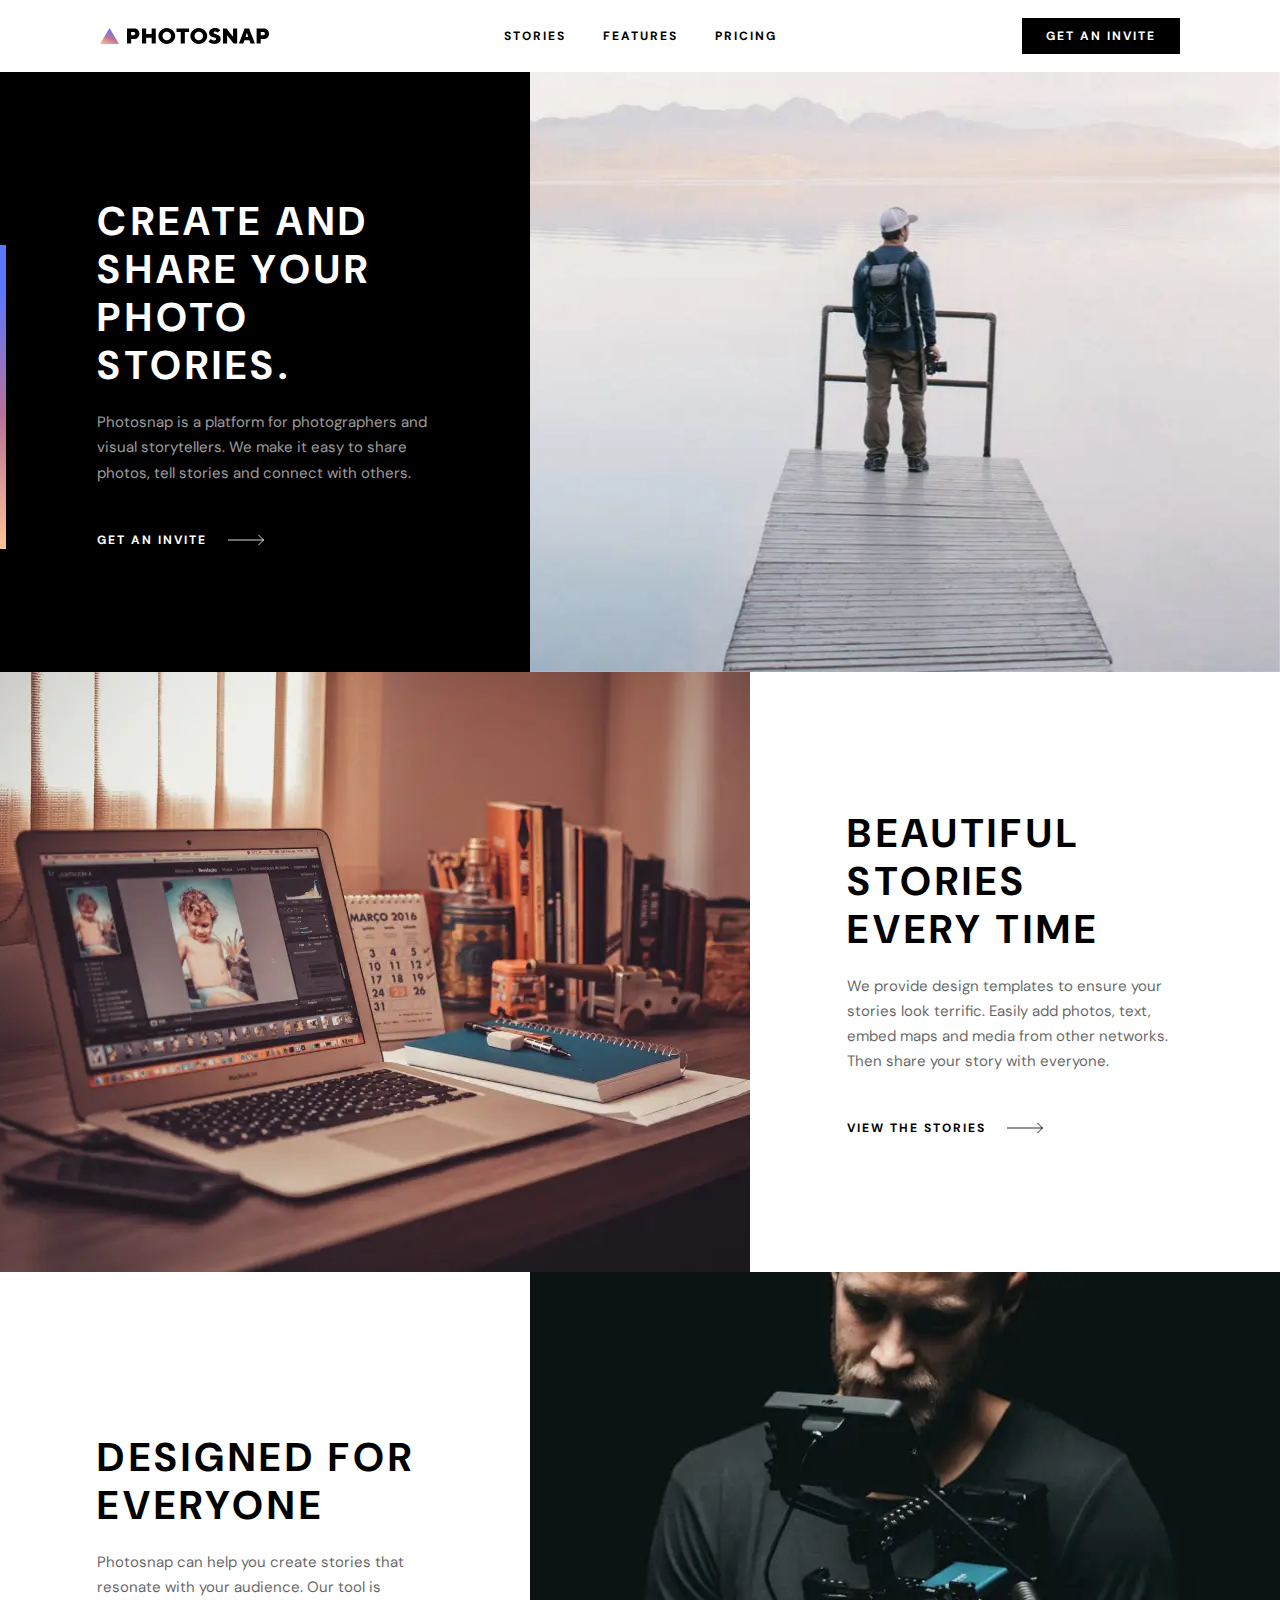
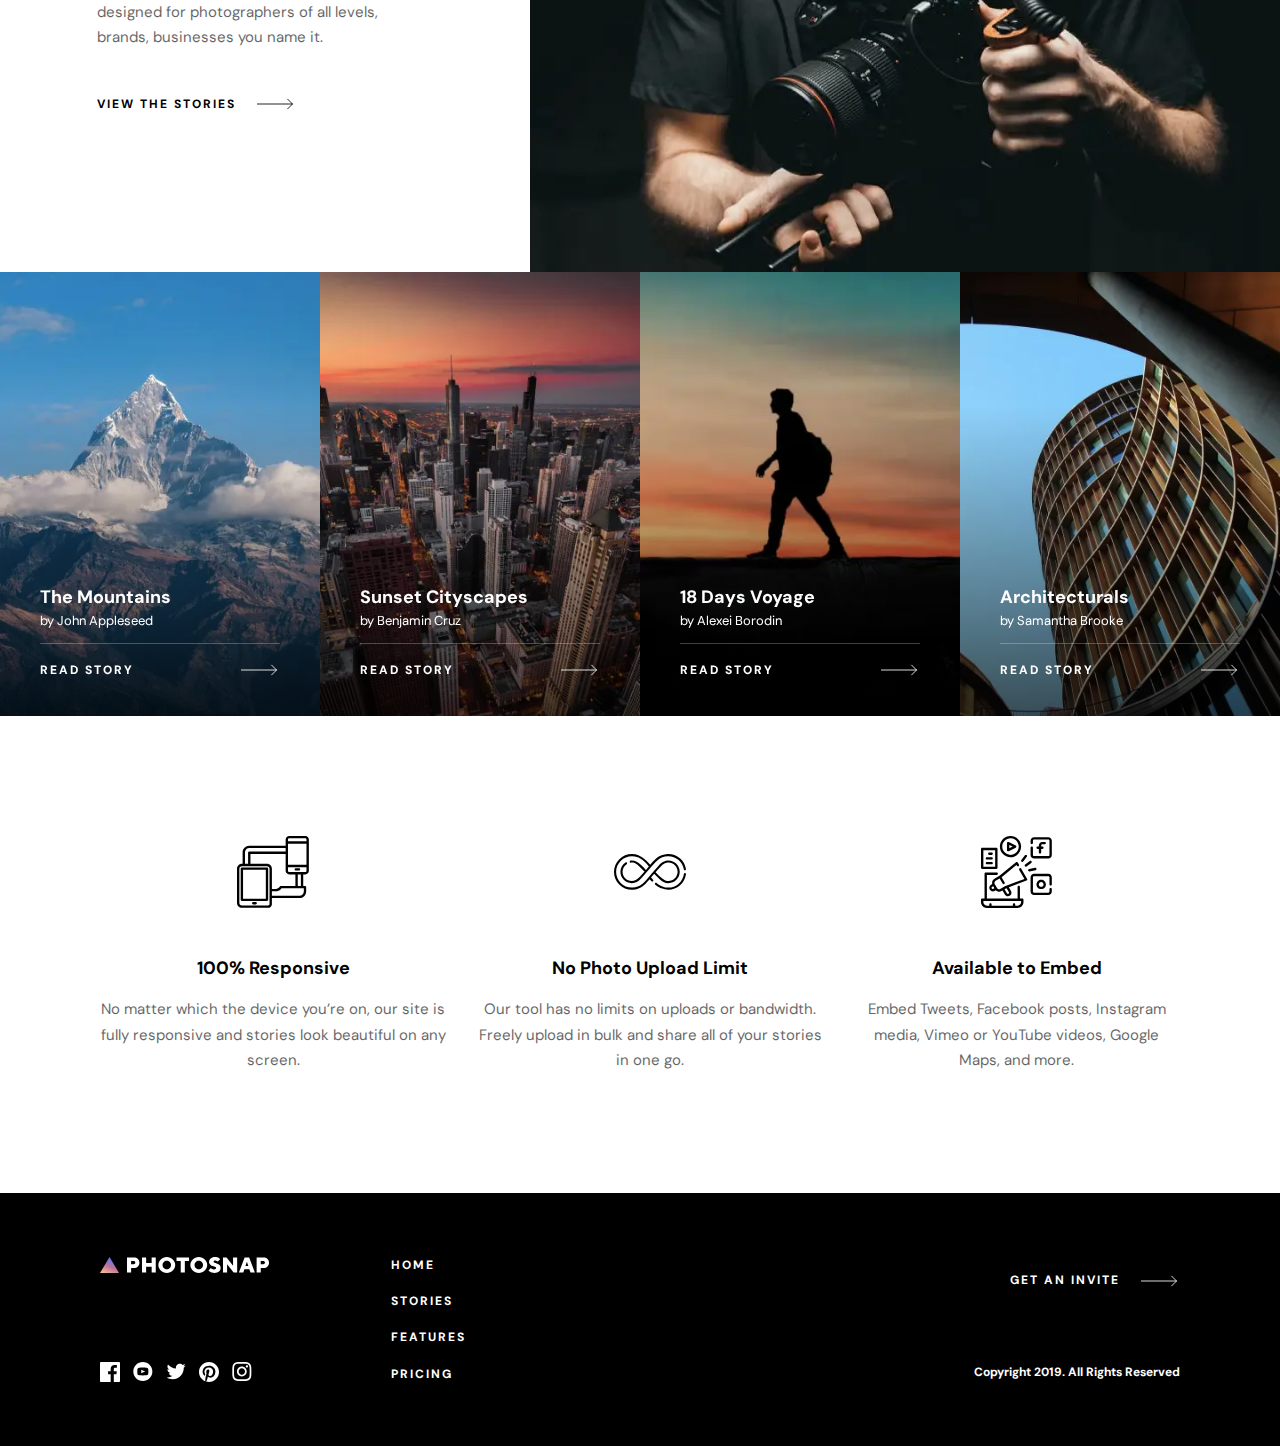
==== photosnap/index.html @ 613e1860 "Add files via upload" ====
<!DOCTYPE html>
<html lang="en">

<head>
    <meta charset="UTF-8">
    <meta name="viewport" content="width=device-width, initial-scale=1.0">
    <link rel="stylesheet" href="css/style.css">
    <link rel="shortcut icon" href="favicon.ico" type="image/x-icon">
    <title>Photosnap</title>
</head>

<body class="body">
    <div class="wrapper wrapper--position">
        <header class="header header--position">
            <div class="header__container">
                <div class="header__logo logo">
                    <div class="logo__item">
                        <img class="logo__img" src="img/logo.svg"
                            alt="The word 'Photoshop' displayed prominently against a vibrant, colorful background.">
                    </div>
                </div>
                <nav class="header__nav">
                    <ul class="header__list list-nav">
                        <li class="list-nav__item list-nav__item--margin">
                            <a href="stories.html" class="list-nav__link">STORIES</a>
                        </li>
                        <li class="list-nav__item list-nav__item--margin">
                            <a href="features.html" class="list-nav__link">FEATURES</a>
                        </li>
                        <li class="list-nav__item list-nav__item--margin">
                            <a href="pricing.html" class="list-nav__link">PRICING</a>
                        </li>
                    </ul>
                </nav>
                <div class="header__action action-header">
                    <button type="button" class="action-header__button button">GET AN INVITE</button>
                </div>
                <button type="button" class="open-menu" aria-label="open menu button">
                    <span></span>
                </button>
            </div>
        </header>
        <main class="page">
            <section id="hero-id" class="page__hero-section section-info">
                <div class="section-info__body section-info__body--dark">
                    <div class="section-info__content section-info__content--dark">
                        <h1 class="section-info__title">Create and share your photo stories.</h1>
                        <div class="section-info__text">
                            <p>Photosnap is a platform for photographers and visual storytellers. We make it easy to
                                share photos, tell stories and connect with others.</p>
                        </div>
                        <div class="section-info__item block-links">
                            <a target="_blank" href="#" class="block-links__item block-links__item--dark">GET AN
                                INVITE</a>
                            <a target="_blank" href="#" class="block-links__img-arrow"
                                aria-label="go to the invitation page">
                                <img src="img/icons/arrow.svg" alt="arrow right icon">
                            </a>
                        </div>
                        <span class="decor"></span>
                    </div>
                    <div class="section-info__img">
                        <img src="img/home/hero.webp"
                            alt="A man stands on a dock, gazing thoughtfully over a serene lake, surrounded by nature's tranquility.">
                    </div>
                </div>
            </section>
            <section class="section-info">
                <div class="section-info__body">
                    <div class="section-info__content">
                        <h2 class="section-info__title">BEAUTIFUL STORIES<br>
                            EVERY TIME</h2>
                        <div class="section-info__text">
                            <p>We provide design templates to ensure your stories look terrific. Easily add photos,
                                text, embed maps and media from other networks. Then share your story with everyone.</p>
                        </div>
                        <div class="section-info__item block-links">
                            <a target="_blank" href="#" class="block-links__item">VIEW THE STORIES</a>
                            <a target="_blank" href="#" class="block-links__img-arrow"
                                aria-label="go to the stories page">
                                <img src="img/icons/arrow-dark.svg" alt="arrow right icon">
                            </a>
                        </div>
                    </div>
                    <div class="section-info__img">
                        <picture>
                            <source media="(min-width: 768px) and (max-width: 950px)"
                                srcset="img/home/beautiful-stories-aspect-ratio.webp">
                            <img src="img/home/beautiful-stories.webp"
                                alt="A laptop on a desk beside a framed photo of a woman, creating a personal workspace atmosphere.">
                        </picture>
                    </div>
                </div>
            </section>
            <section class="section-info">
                <div class="section-info__body section-info__body--dark">
                    <div class="section-info__content">
                        <h2 class="section-info__title">DESIGNED FOR EVERYONE</h2>
                        <div class="section-info__text">
                            <p>Photosnap can help you create stories that resonate with your audience. Our tool is
                                designed for photographers of all levels, brands, businesses you name it. </p>
                        </div>
                        <div class="section-info__item block-links">
                            <a target="_blank" href="#" class="block-links__item">VIEW THE STORIES</a>
                            <a target="_blank" href="#" class="block-links__img-arrow"
                                aria-label="go to the invitation page">
                                <img src="img/icons/arrow-dark.svg" alt="arrow right icon">
                            </a>
                        </div>
                    </div>
                    <div class="section-info__img">
                        <picture>
                            <source media="(min-width: 768px) and (max-width: 950px)"
                                srcset="img/home/designed-aspect-ratio.webp">
                            <img src="img/home/designed.webp"
                                alt="A man examines his camera closely, showcasing his interest in photography and attention to detail.">
                        </picture>
                    </div>
                </div>
            </section>
            <div class="page__block-articles articles-block">
                <article class="articles-block__body card">
                    <a href="#" class="card__link">
                        <img class="card__img" src="img/stories/mountains.webp"
                            alt="A majestic mountain with a snow-covered peak, showcasing the beauty of nature against a clear blue sky.">
                        <h3 class="card__title">The Mountains</h3>
                        <div class="card__subtitle">by John Appleseed</div>
                        <div class="card__items">
                            <div class="card__item">READ STORY</div>
                            <div class="card__arrow" aria-label="go to story page">
                                <img src="img/icons/arrow.svg" alt="arrow right icon">
                            </div>
                        </div>
                    </a>
                </article>
                <article class="articles-block__body card">
                    <a href="#" class="card__link">
                        <img class="card__img" src="img/stories/city.webp"
                            alt="A stunning view of Chicago's skyline illuminated by the warm hues of sunset, casting reflections on the water below.">
                        <h3 class="card__title">Sunset Cityscapes</h3>
                        <div class="card__subtitle">by Benjamin Cruz</div>
                        <div class="card__items">
                            <div class="card__item">READ STORY</div>
                            <div class="card__arrow" aria-label="go to story page">
                                <img src="img/icons/arrow.svg" alt="arrow right icon">
                            </div>
                        </div>
                    </a>
                </article>
                <article class="articles-block__body card">
                    <a href="#" class="card__link">
                        <img class="card__img" src="img/stories/voyage.webp"
                            alt="A silhouette of a man walking on a bridge, framed by the warm hues of a sunset in the background.">
                        <h3 class="card__title">18 Days Voyage</h3>
                        <div class="card__subtitle">by Alexei Borodin</div>
                        <div class="card__items">
                            <div class="card__item">READ STORY</div>
                            <div class="card__arrow" aria-label="go to story page">
                                <img src="img/icons/arrow.svg" alt="arrow right icon">
                            </div>
                        </div>
                    </a>
                </article>
                <article class="articles-block__body card">
                    <a href="#" class="card__link">
                        <img class="card__img" src="img/stories/architecturals.webp"
                            alt="A modern building featuring a distinctive curved wooden structure, showcasing innovative architectural design.">
                        <h3 class="card__title">Architecturals</h3>
                        <div class="card__subtitle">by Samantha Brooke</div>
                        <div class="card__items">
                            <div class="card__item">READ STORY</div>
                            <div class="card__arrow" aria-label="go to story page">
                                <img src="img/icons/arrow.svg" alt="arrow right icon">
                            </div>
                        </div>
                    </a>
                </article>
            </div>
            <div class="page__container">
                <div class="page__advantages advantages">
                    <article class="advantages__body">
                        <div class="advantages__img">
                            <img src="img/icons/responsive.svg" alt="icon">
                        </div>
                        <h3 class="advantages__title">100% Responsive</h3>
                        <div class="advantages__text">
                            <p>No matter which the device you’re on, our site is fully responsive and stories look
                                beautiful on any screen.</p>
                        </div>
                    </article>
                    <article class="advantages__body">
                        <div class="advantages__img">
                            <img src="img/icons/forever.svg" alt="icon">
                        </div>
                        <h3 class="advantages__title">No Photo Upload Limit</h3>
                        <div class="advantages__text">
                            <p>Our tool has no limits on uploads or bandwidth. Freely upload in bulk and share all of
                                your stories in one go.</p>
                        </div>
                    </article>
                    <article class="advantages__body">
                        <div class="advantages__img">
                            <img src="img/icons/bullhorn.svg" alt="icon">
                        </div>
                        <h3 class="advantages__title">Available to Embed</h3>
                        <div class="advantages__text">
                            <p>Embed Tweets, Facebook posts, Instagram media, Vimeo or YouTube videos, Google Maps, and
                                more.</p>
                        </div>
                    </article>
                </div>
            </div>
        </main>
        <footer class="footer">
            <div class="footer__container">
                <div class="footer__logo logo">
                    <div class="logo__item">
                        <a class="logo__link" href="#">
                            <img class="logo__img" src="img/logo-light.svg"
                                alt="A vibrant rainbow-colored light illuminates a pristine white background, creating a striking visual contrast.">
                        </a>
                    </div>
                </div>
                <div class="footer__social social">
                    <ul class="social__list">
                        <li class="social__item">
                            <a target="_blank" href="#" class="social__link" aria-label="go to facebook profile">
                                <img class="social__icon" src="img/icons/facebook.svg" alt="facebook icon">
                                <img class="social__color-icon" src="img/icons/facebook-color.svg"
                                    alt="facebook icon color">
                            </a>
                        </li>
                        <li class="social__item">
                            <a target="_blank" href="#" class="social__link" aria-label="go to youtube profile">
                                <img class="social__icon" src="img/icons/youtube.svg" alt="youtube icon">
                                <img class="social__color-icon" src="img/icons/youtube-color.svg"
                                    alt="youtube icon color">
                            </a>
                        </li>
                        <li class="social__item">
                            <a target="_blank" href="#" class="social__link" aria-label="go to twitter profile">
                                <img class="social__icon" src="img/icons/twitter.svg" alt="twitter icon">
                                <img class="social__color-icon" src="img/icons/twitter-color.svg"
                                    alt="twitter icon color">
                            </a>
                        </li>
                        <li class="social__item">
                            <a target="_blank" href="#" class="social__link" aria-label="go to painterest profile">
                                <img class="social__icon" src="img/icons/painterest.svg" alt="painterest icon">
                                <img class="social__color-icon" src="img/icons/painterest-color.svg"
                                    alt="painterest icon color">
                            </a>
                        </li>
                        <li class="social__item">
                            <a target="_blank" href="#" class="social__link" aria-label="go to instagram profile">
                                <img class="social__icon" src="img/icons/instagram.svg" alt="instagram icon">
                                <img class="social__color-icon" src="img/icons/instagram-color.svg"
                                    alt="instagram icon color">
                            </a>
                        </li>
                    </ul>
                </div>
                <div class="footer__menu">
                    <ul class="footer__list list-nav list-nav--light list-nav--footer">
                        <li class="list-nav__item list-nav__item--footer">
                            <a href="#hero-id" class="list-nav__link">Home</a>
                        </li>
                        <li class="list-nav__item list-nav__item--footer">
                            <a href="stories.html" class="list-nav__link">STORIES</a>
                        </li>
                        <li class="list-nav__item list-nav__item--footer">
                            <a href="features.html" class="list-nav__link">FEATURES</a>
                        </li>
                        <li class="list-nav__item list-nav__item--footer">
                            <a href="pricing.html" class="list-nav__link">PRICING</a>
                        </li>
                    </ul>
                </div>
                <div class="footer__links block-links">
                    <a target="_blank" href="#" class="block-links__item block-links__item--dark">GET AN INVITE</a>
                    <a target="_blank" href="#" class="block-links__img-arrow" aria-label="go to the stories page">
                        <img src="img/icons/arrow.svg" alt="arrow right icon">
                    </a>
                </div>
                <div class="footer__copyright">Copyright 2019. All Rights Reserved</div>
            </div>
        </footer>
    </div>
    <script src="js/script.js"></script>
</body>

</html>
---- photosnap/css/style.css ----
@import url("https://fonts.googleapis.com/css?family=DM+Sans:regular,700&display=swap");
*,
*::before,
*::after {
  padding: 0;
  margin: 0;
  border: none;
  box-sizing: border-box;
}

*::before,
*::after {
  display: inline-block;
}

a {
  text-decoration: none;
  display: inline-block;
  color: inherit;
}

li {
  list-style: none;
}

img {
  vertical-align: top;
}

html,
body {
  line-height: 1;
  height: 100%;
}

h1,
h2,
h3,
h4,
h5,
h6 {
  font-weight: inherit;
  font-size: inherit;
}

/* FORM */
input,
button,
textarea {
  font-family: inherit;
  font-size: inherit;
  line-height: inherit;
  color: inherit;
  background-color: transparent;
}

input,
textarea {
  width: 100%;
}

button,
select,
option {
  cursor: pointer;
}

input[type=text],
input[type=email],
input[type=tel],
textarea {
  -webkit-appearance: none;
     -moz-appearance: none;
          appearance: none;
}

.logo__item {
  aspect-ratio: 170/16;
}
.logo__img {
  width: 100%;
  height: 100%;
  -o-object-fit: contain;
     object-fit: contain;
}

.list-nav {
  color: #000;
  display: flex;
  justify-content: space-between;
  -moz-column-gap: 2.3125rem;
       column-gap: 2.3125rem;
  row-gap: 0.9375rem;
  flex-wrap: wrap;
  align-items: center;
}
.list-nav--light {
  color: #fff;
}
.list-nav--footer {
  -moz-column-gap: 1.625rem;
       column-gap: 1.625rem;
}
.list-nav__item {
  display: flex;
  align-items: center;
}
@media (max-width: 41.875em) {
  .list-nav__item--margin {
    text-align: center;
    margin-bottom: 1.25rem;
  }
}
.list-nav__item--footer {
  min-height: 1rem;
}
@media (max-width: 41.875em) {
  .list-nav__item--footer {
    margin-bottom: 0;
  }
}
@media (min-width: 48.00125em) {
  .list-nav__item--footer {
    align-items: center;
  }
}
.list-nav__link {
  text-transform: uppercase;
  font-weight: 700;
  letter-spacing: 0.125rem;
  transition: opacity 0.3s;
  line-height: 1;
}
@media (any-hover: hover) {
  .list-nav__link:hover {
    opacity: 0.3;
  }
}

.action-header {
  flex-basis: 10.625rem;
  display: flex;
  justify-content: flex-end;
  -moz-column-gap: 0.9375rem;
       column-gap: 0.9375rem;
  flex-shrink: 0;
}
@media (max-width: 46.875em) {
  .action-header {
    flex-basis: 9.9375rem;
  }
}
@media (max-width: 41.875em) {
  .action-header {
    flex-basis: 1.25rem;
  }
}
@media (max-width: 41.875em) {
  .action-header__button {
    min-width: 19.375rem;
  }
}

.button {
  font-weight: 700;
  letter-spacing: 0.125rem;
  text-transform: uppercase;
  background-color: #000;
  padding: 0.75rem 1.5rem;
  transition: background-color 0.3s, color 0.3s;
}
@media (any-hover: hover) {
  .button:hover {
    background-color: #DFDFDF;
    color: #000;
  }
}

.block-links {
  display: flex;
  gap: 1.125rem;
}
.block-links__item {
  letter-spacing: 2px;
  font-size: 0.75rem;
  text-transform: uppercase;
  border-bottom: 1px solid transparent;
  transition: border-bottom 0.3s;
  color: #000;
}
@media (any-hover: hover) {
  .block-links__item:hover {
    border-bottom: 1px solid #000;
  }
}
.block-links__item--dark {
  color: #fff;
}
@media (any-hover: hover) {
  .block-links__item--dark:hover {
    border-bottom: 1px solid #fff;
  }
}
.block-links__img-arrow {
  width: 2.625rem;
  height: 0.75rem;
}
.block-links__img-arrow img {
  width: 100%;
  height: 100%;
  -o-object-fit: contain;
     object-fit: contain;
  transition: transform 0.5s;
  will-change: transform;
}
@media (any-hover: hover) {
  .block-links__img-arrow img:hover {
    transform: translate(0.625rem);
  }
}

@media (any-hover: hover) {
  .card:hover .card__link {
    transform: translateY(-1.875rem);
  }
}
.card__link {
  padding: 2.5rem;
  position: relative;
  z-index: 0;
  aspect-ratio: 0.72/1;
  display: flex;
  flex-direction: column;
  justify-content: flex-end;
  transition: transform 0.3s;
  will-change: transform;
}
@media (max-width: 25em) {
  .card__link {
    aspect-ratio: 1;
  }
}
.card__link::before {
  content: "";
  position: absolute;
  background: linear-gradient(180deg, rgba(0, 0, 0, 0) 0.27%, rgba(0, 0, 0, 0.66) 100%);
  bottom: 0;
  left: 0;
  width: 100%;
  height: 70%;
  z-index: -1;
}
.card__link::after {
  content: "";
  position: absolute;
  background-color: #979797;
  bottom: 0;
  left: 0;
  width: 100%;
  height: 100%;
  z-index: -3;
}
.card__img {
  position: absolute;
  top: 0;
  left: 0;
  width: 100%;
  height: 100%;
  -o-object-fit: cover;
     object-fit: cover;
  z-index: -2;
}
.card__title {
  color: #fff;
  font-size: 1.125rem;
  line-height: 1.39;
  /* 25/18 */
  text-transform: capitalize;
}
.card__title:not(:last-child) {
  margin-bottom: 0.25rem;
}
.card__subtitle {
  color: #fff;
  font-size: 0.8125rem;
  font-weight: 400;
}
.card__subtitle:not(:last-child) {
  padding-bottom: 1rem;
  margin-bottom: 1.25rem;
  border-bottom: 1px solid hsla(0, 0%, 100%, 0.25);
}
.card__items {
  display: flex;
  gap: 0.9375rem;
  justify-content: space-between;
}
.card__item {
  letter-spacing: 2px;
  font-size: 0.75rem;
  text-transform: uppercase;
  color: #fff;
}
.card__arrow {
  width: 2.625rem;
  height: 0.75rem;
}
.card__arrow img {
  width: 100%;
  height: 100%;
  -o-object-fit: contain;
     object-fit: contain;
}

.advantages {
  padding-block: clamp(5rem, 2.615rem + 10.18vw, 7.5rem);
  text-align: center;
}
@media (min-width: 48em) {
  .advantages {
    display: flex;
    align-items: center;
    gap: 1.875rem;
    text-align: center;
  }
}
.advantages__body {
  display: flex;
  flex-direction: column;
  align-items: center;
}
@media (max-width: 48em) {
  .advantages__body {
    max-width: 29.1875rem;
    margin: 0 auto;
  }
  .advantages__body:not(:last-child) {
    margin-bottom: clamp(3.5rem, 2.069rem + 6.11vw, 5rem);
  }
}
.advantages__img {
  width: 4.5rem;
  height: 4.5rem;
  display: flex;
  align-items: center;
  justify-content: center;
}
.advantages__img:not(:last-child) {
  margin-bottom: 3rem;
}
.advantages__img img {
  width: 100%;
  height: 100%;
  -o-object-fit: contain;
     object-fit: contain;
}
.advantages__title {
  font-size: 1.125rem;
  line-height: 1.39;
  /* 25/18 */
}
.advantages__title:not(:last-child) {
  margin-bottom: 1rem;
}
.advantages__text {
  font-size: 0.9375rem;
  font-weight: 400;
  line-height: 1.67;
  /* 25/15 */
  opacity: 0.6;
}

.social__list {
  display: flex;
  gap: 0.8125rem;
}
.social__item {
  display: flex;
  align-items: center;
}
.social__link {
  width: 1.25rem;
  height: 1.25rem;
  position: relative;
}
.social__link img {
  transition: opacity 0.3s;
  position: absolute;
  top: 0;
  left: 0;
  width: 100%;
  height: 100%;
  -o-object-fit: contain;
     object-fit: contain;
}
.social__link:hover .social__color-icon {
  opacity: 1;
}
.social__link:hover .social__icon {
  opacity: 0;
}
.social__icon {
  width: 100%;
  height: 100%;
  -o-object-fit: contain;
     object-fit: contain;
}
.social__color-icon {
  opacity: 0;
}

.header--position {
  position: sticky;
  top: 0;
  left: 0;
  width: 100%;
  min-height: 4.5rem;
  background-color: #fff;
  z-index: 10;
}
.header__container {
  padding-block: 1rem;
  min-height: 4.5rem;
  display: flex;
  align-items: center;
  justify-content: space-between;
  gap: 0.9375rem;
  position: relative;
}
@media (max-width: 41.875em) {
  .header__container::before {
    content: "";
    position: fixed;
    width: 100vw;
    height: 100svh;
    top: 0;
    right: -100%;
    transition: right 0.3s;
    z-index: -1;
    background-color: #000;
    opacity: 0.5;
  }
}
.header__logo {
  position: relative;
  z-index: 5;
}
@media (max-width: 41.875em) {
  .header__nav {
    position: fixed;
    right: -100%;
    top: 0;
    width: 100vw;
    height: 19.0625rem;
    display: flex;
    flex-direction: column;
    padding-top: 6.5rem;
    background-color: #fff;
    justify-content: flex-start;
    align-items: center;
    letter-spacing: 0.15625rem;
    font-size: 0.9375rem;
    transition: right 0.3s;
    overflow: auto;
    z-index: 3;
  }
  .header__nav::after {
    content: "";
    position: fixed;
    width: 100vw;
    min-height: 4.5rem;
    top: 0;
    right: -100%;
    z-index: 3;
    background-color: #fff;
  }
}
@media (max-width: 41.875em) {
  .header__list {
    flex-direction: column;
    border-bottom: 1px solid hsla(0, 0%, 0%, 0.25);
    max-width: 19.375rem;
    width: 100%;
    margin-bottom: 1.25rem;
    gap: 0;
  }
}
.footer {
  background-color: #000;
}
@media (min-width: 48.00125em) {
  .footer__container {
    display: grid;
    grid-template-columns: 1fr 1fr 1fr auto;
    grid-template-rows: repeat(4, auto);
    grid-template-areas: "block-logo block-menu . block-link" ". block-menu . ." ". block-menu . ." "block-social block-menu . block-copy";
    row-gap: 1.1875rem;
    padding-block: 4rem;
    -moz-column-gap: 3.125rem;
         column-gap: 3.125rem;
  }
}
@media (min-width: 28.125em) and (max-width: 48em) {
  .footer__container {
    display: grid;
    grid-template-columns: auto 1fr;
    grid-template-rows: repeat(4, auto);
    grid-template-areas: "block-logo block-link" "block-menu block-menu" ". ." "block-social block-copy";
    row-gap: 2rem;
    padding-block: 4rem;
  }
}
@media (max-width: 28.12375em) {
  .footer__container {
    display: flex;
    flex-direction: column;
    align-items: center;
    padding-block: 3.5rem;
  }
}
.footer__logo {
  grid-area: block-logo;
  display: flex;
  align-items: center;
}
.footer__logo:not(:last-child) {
  margin-bottom: 2rem;
}
.footer__social {
  grid-area: block-social;
}
@media (max-width: 28.12375em) {
  .footer__social:not(:last-child) {
    margin-bottom: 3.0625rem;
  }
}
@media (min-width: 48.00125em) {
  .footer__menu {
    grid-row: 1/span 4;
    display: grid;
    row-gap: 1.1875rem;
  }
}
@media (min-width: 28.125em) and (max-width: 48em) {
  .footer__menu {
    grid-area: block-menu;
    display: flex;
    align-items: center;
  }
}
@media (max-width: 28.12375em) {
  .footer__menu:not(:last-child) {
    margin-bottom: 7.4375rem;
  }
}
@media (max-width: 21.56125em) {
  .footer__menu:not(:last-child) {
    margin-bottom: 3.125rem;
  }
}
@media (min-width: 48.00125em) {
  .footer__list {
    display: flex;
    flex-direction: column;
    align-items: flex-start;
    row-gap: 1.1875rem;
  }
}
@media (max-width: 28.12375em) {
  .footer__list {
    display: flex;
    flex-direction: column;
  }
}
.footer__links {
  text-transform: uppercase;
  grid-area: block-link;
  display: flex;
  align-items: center;
  line-height: 1;
}
@media (min-width: 28.125em) {
  .footer__links {
    justify-self: end;
  }
}
@media (max-width: 28.12375em) {
  .footer__links:not(:last-child) {
    margin-bottom: 2.125rem;
  }
}
.footer__copyright {
  grid-area: block-copy;
  display: flex;
  align-items: center;
  line-height: 1;
}
@media (min-width: 28.125em) {
  .footer__copyright {
    justify-self: end;
  }
}

html {
  scroll-behavior: smooth;
}

[class*=__container] {
  max-width: 69.375rem;
  margin: 0 auto;
  padding-inline: 0.9375rem;
}

body {
  font-family: "DM Sans";
  font-size: 0.75rem;
  color: #fff;
  font-weight: 700;
}
.menu-open body {
  overflow: hidden;
}

.wrapper {
  min-height: 100%;
  overflow: clip;
  display: flex;
  flex-direction: column;
}
.wrapper--position {
  position: relative;
}
.wrapper main {
  flex-grow: 1;
  color: #000;
}

.open-menu {
  display: none;
}
@media (max-width: 41.875em) {
  .open-menu {
    display: flex;
    flex-direction: column;
    justify-content: center;
    position: relative;
    z-index: 5;
  }
  .open-menu span {
    margin-bottom: 0.3125rem;
  }
  .open-menu::after, .open-menu span {
    content: "";
    width: 1.25rem;
    height: 0.0625rem;
    background-color: #000;
    transition: all 0.3s;
    will-change: transform;
  }
}

.menu-open .header__container::before {
  right: 0;
}
.menu-open .header__nav {
  right: 0;
}
.menu-open .header__nav::after {
  right: 0;
}
.menu-open .open-menu span {
  margin-bottom: 0rem;
  transform: rotate(-45deg) translateY(0.03125rem);
}
.menu-open .open-menu::after {
  transform: rotate(45deg) translateY(-0.03125rem);
}

.page__hero-section {
  min-height: 40.625rem;
}
.section-info {
  min-height: 37.5rem;
  display: flex;
}
.section-info__body {
  display: flex;
  flex-direction: column-reverse;
  flex-grow: 1;
}
@media (min-width: 48em) {
  .section-info__body {
    display: grid;
    grid-template-columns: 1fr 13.75rem 1fr;
    grid-template-areas: "block-img block-img block-content";
  }
}
@media (max-width: 59.375em) {
  .section-info__body {
    grid-template-areas: "block-img block-content block-content";
  }
}
@media (min-width: 48em) {
  .section-info__body--dark {
    display: grid;
    grid-template-columns: 1fr 13.75rem 1fr;
    grid-template-areas: "block-content block-img block-img";
  }
}
@media (max-width: 59.375em) {
  .section-info__body--dark {
    grid-template-areas: "block-content block-content block-img";
  }
}
.section-info__content {
  padding: 0.9375rem clamp(3.375rem, -0.719rem + 8.51vw, 6.938rem);
  grid-row: 1fr;
  background-color: #fff;
  display: flex;
  flex-direction: column;
  justify-content: center;
  grid-area: block-content;
  flex-grow: 1;
}
@media (max-width: 47.99875em) {
  .section-info__content {
    padding-inline: clamp(1.5rem, 0.167rem + 6.67vw, 3.375rem) clamp(2.063rem, 1.129rem + 4.67vw, 3.375rem);
    min-height: 26.1875rem;
  }
}
@media (max-width: 21.5625em) {
  .section-info__content {
    padding-inline: 0.9375rem;
  }
}
.section-info__content--dark {
  background-color: #000;
  position: relative;
  color: #fff;
}
.section-info__title {
  font-size: 2.5rem;
  line-height: 1.2;
  /* 48/40 */
  letter-spacing: 4.167px;
  text-transform: uppercase;
}
@media (max-width: 47.99875em) {
  .section-info__title {
    font-size: clamp(2rem, 1.644rem + 1.78vw, 2.5rem);
  }
}
.section-info__title:not(:last-child) {
  margin-bottom: 1.3125rem;
}
.section-info__text {
  font-weight: 400;
  font-size: 0.9375rem;
  line-height: 1.67;
  /* 25/15 */
  opacity: 0.6;
}
.section-info__text:not(:last-child) {
  margin-bottom: 3rem;
}
.section-info__img {
  height: 100%;
  overflow: hidden;
}
@media (min-width: 48em) {
  .section-info__img {
    grid-row: 1fr;
    grid-area: block-img;
  }
}
@media (max-width: 59.375em) and (min-width: 48em) {
  .section-info__img {
    aspect-ratio: 274/600;
  }
}
.section-info__img img {
  width: 100%;
  height: 100%;
  -o-object-fit: cover;
     object-fit: cover;
  transition: transform 0.3s;
  will-change: transform;
}
@media (any-hover: hover) {
  .section-info__img img:hover {
    transform: scale(1.05);
  }
}

.decor {
  position: absolute;
  background: linear-gradient(27deg, #FFC593 0%, #BC7198 43.29%, #5A77FF 83.33%);
  width: 8rem;
  height: 6px;
  top: 0;
  left: 2.0625rem;
}
@media (min-width: 48em) {
  .decor {
    left: 0;
    top: 10.8125rem;
    width: 6px;
    height: 19rem;
  }
}

.articles-block {
  display: grid;
  grid-template-columns: repeat(4, 1fr);
}
@media (max-width: 62em) {
  .articles-block {
    grid-template-columns: repeat(2, 1fr);
  }
}
@media (max-width: 34.375em) {
  .articles-block {
    grid-template-columns: 1fr;
  }
}
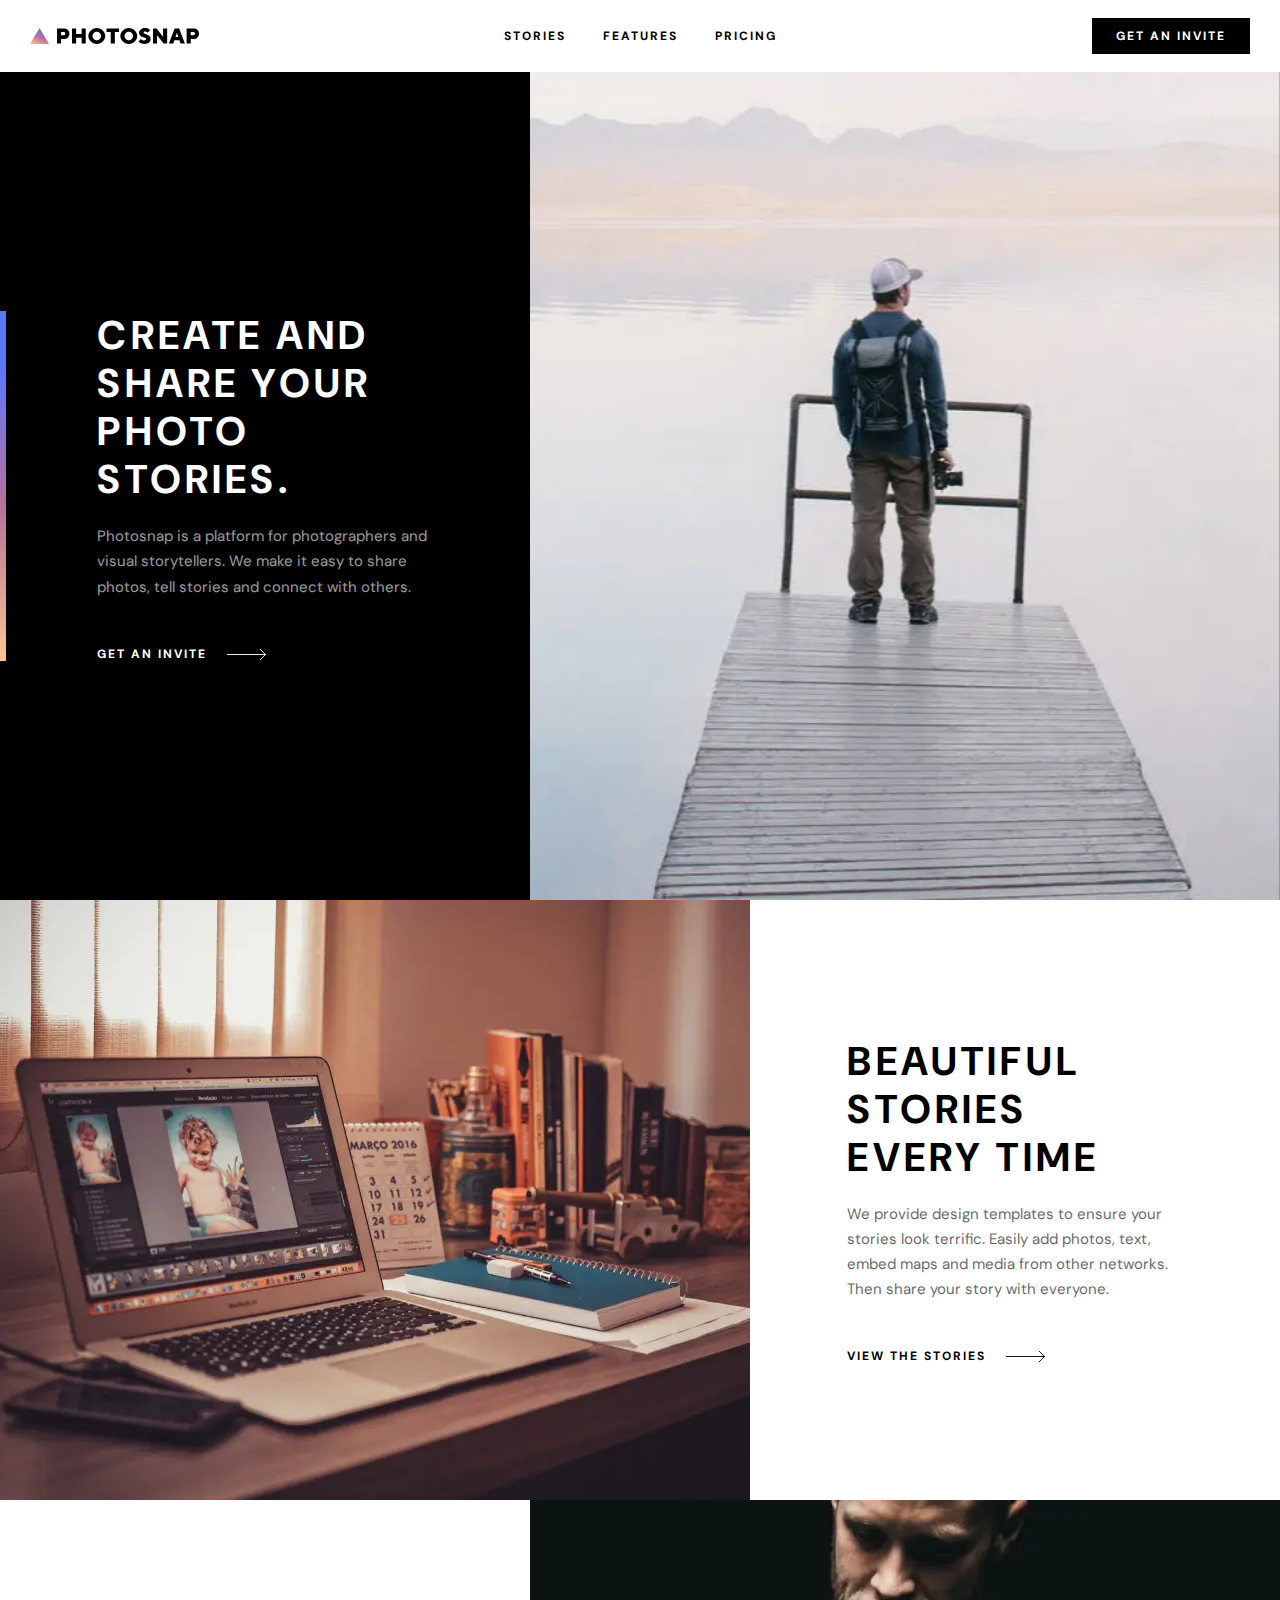
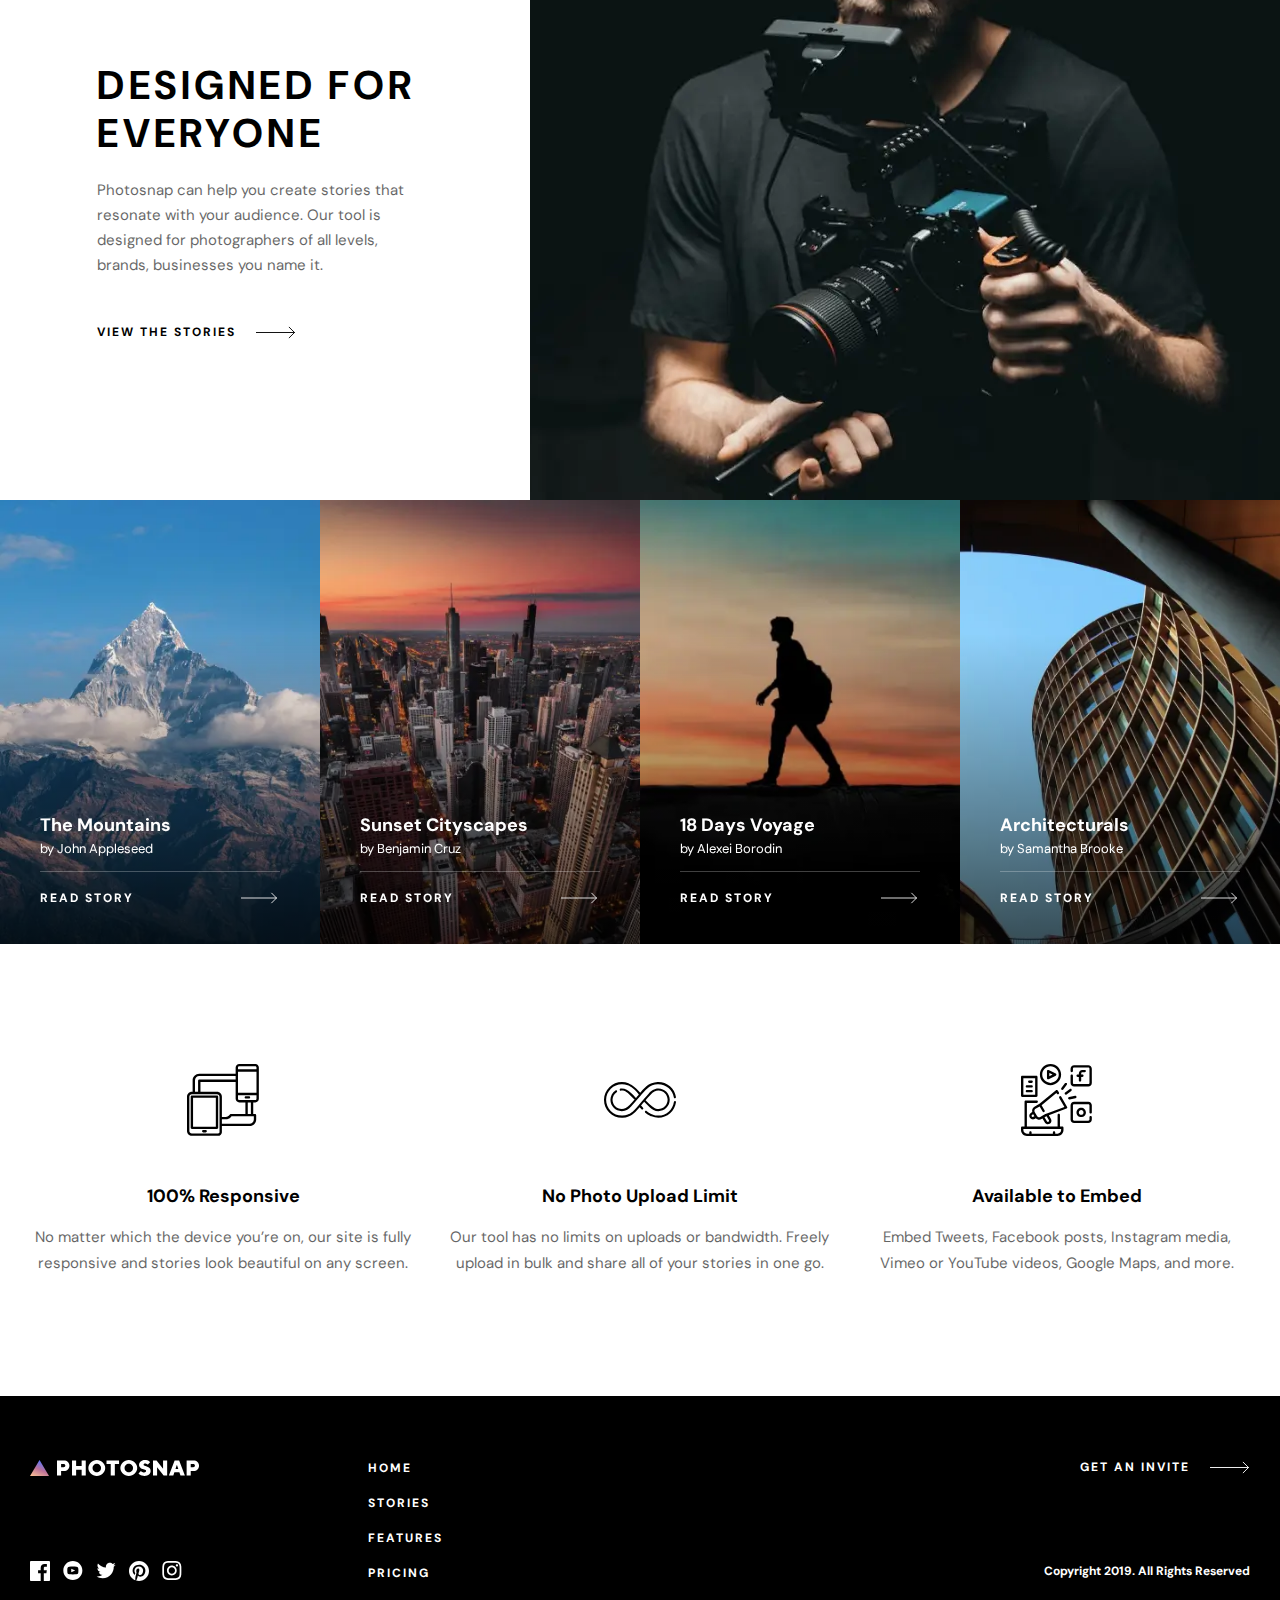
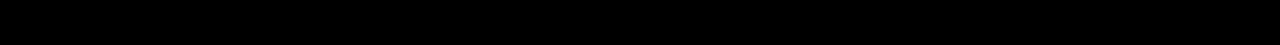
==== commit 02b58c3f: "Add files via upload" ====
--- a/photosnap/index.html
+++ b/photosnap/index.html
@@ -41,49 +41,57 @@
             </div>
         </header>
         <main class="page">
-            <section id="hero-id" class="page__hero-section section-info">
+            <section id="hero-home-id" class="page__hero-section section-info">
                 <div class="section-info__body section-info__body--dark">
-                    <div class="section-info__content section-info__content--dark">
-                        <h1 class="section-info__title">Create and share your photo stories.</h1>
-                        <div class="section-info__text">
-                            <p>Photosnap is a platform for photographers and visual storytellers. We make it easy to
-                                share photos, tell stories and connect with others.</p>
-                        </div>
-                        <div class="section-info__item block-links">
-                            <a target="_blank" href="#" class="block-links__item block-links__item--dark">GET AN
-                                INVITE</a>
-                            <a target="_blank" href="#" class="block-links__img-arrow"
-                                aria-label="go to the invitation page">
-                                <img src="img/icons/arrow.svg" alt="arrow right icon">
-                            </a>
-                        </div>
-                        <span class="decor"></span>
-                    </div>
-                    <div class="section-info__img">
-                        <img src="img/home/hero.webp"
-                            alt="A man stands on a dock, gazing thoughtfully over a serene lake, surrounded by nature's tranquility.">
+                    <div class="section-info__content section-info__content--home">
+                        <div class="section-info__box-content section-info__box-content--home">
+                            <span class="decor"></span>
+                            <h1 class="section-info__title">Create and share your photo stories.</h1>
+                            <div class="section-info__text">
+                                <p>Photosnap is a platform for photographers and visual storytellers. We make it easy to
+                                    share photos, tell stories and connect with others.</p>
+                            </div>
+                            <div class="section-info__item block-link">
+                                <a target="_blank" href="#" class="block-link__item">
+                                    <span class="block-link__text  block-link__text--dark">GET AN INVITE</span>
+                                    <span class="block-link__img-arrow">
+                                        <img src="img/icons/arrow.svg" alt="arrow right icon">
+                                    </span>
+                                </a>
+                            </div>
+                        </div>
+                    </div>
+                    <div class="section-info__box-img  section-info__box-img--hero">
+                        <div class="section-info__img section-info__img--hover">
+                            <img src="img/home/hero.webp"
+                                alt="A man stands on a dock, gazing thoughtfully over a serene lake, surrounded by nature's tranquility.">
+                        </div>
                     </div>
                 </div>
             </section>
             <section class="section-info">
-                <div class="section-info__body">
+                <div class="section-info__body  section-info__body--reverse">
                     <div class="section-info__content">
-                        <h2 class="section-info__title">BEAUTIFUL STORIES<br>
-                            EVERY TIME</h2>
-                        <div class="section-info__text">
-                            <p>We provide design templates to ensure your stories look terrific. Easily add photos,
-                                text, embed maps and media from other networks. Then share your story with everyone.</p>
-                        </div>
-                        <div class="section-info__item block-links">
-                            <a target="_blank" href="#" class="block-links__item">VIEW THE STORIES</a>
-                            <a target="_blank" href="#" class="block-links__img-arrow"
-                                aria-label="go to the stories page">
-                                <img src="img/icons/arrow-dark.svg" alt="arrow right icon">
-                            </a>
-                        </div>
-                    </div>
-                    <div class="section-info__img">
-                        <picture>
+                        <div class="section-info__box-content">
+                            <h2 class="section-info__title">BEAUTIFUL STORIES<br>
+                                EVERY TIME</h2>
+                            <div class="section-info__text">
+                                <p>We provide design templates to ensure your stories look terrific. Easily add photos,
+                                    text, embed maps and media from other networks. Then share your story with everyone.
+                                </p>
+                            </div>
+                            <div class="section-info__item block-link">
+                                <a target="_blank" href="#" class="block-link__item">
+                                    <div class="block-link__text">VIEW THE STORIES</div>
+                                    <div class="block-link__img-arrow">
+                                        <img src="img/icons/arrow-dark.svg" alt="arrow right icon">
+                                    </div>
+                                </a>
+                            </div>
+                        </div>
+                    </div>
+                    <div class="section-info__box-img">
+                        <picture class="section-info__img section-info__img--hover">
                             <source media="(min-width: 768px) and (max-width: 950px)"
                                 srcset="img/home/beautiful-stories-aspect-ratio.webp">
                             <img src="img/home/beautiful-stories.webp"
@@ -93,23 +101,26 @@
                 </div>
             </section>
             <section class="section-info">
-                <div class="section-info__body section-info__body--dark">
+                <div class="section-info__body">
                     <div class="section-info__content">
-                        <h2 class="section-info__title">DESIGNED FOR EVERYONE</h2>
-                        <div class="section-info__text">
-                            <p>Photosnap can help you create stories that resonate with your audience. Our tool is
-                                designed for photographers of all levels, brands, businesses you name it. </p>
-                        </div>
-                        <div class="section-info__item block-links">
-                            <a target="_blank" href="#" class="block-links__item">VIEW THE STORIES</a>
-                            <a target="_blank" href="#" class="block-links__img-arrow"
-                                aria-label="go to the invitation page">
-                                <img src="img/icons/arrow-dark.svg" alt="arrow right icon">
-                            </a>
-                        </div>
-                    </div>
-                    <div class="section-info__img">
-                        <picture>
+                        <div class="section-info__box-content">
+                            <h2 class="section-info__title">DESIGNED FOR EVERYONE</h2>
+                            <div class="section-info__text">
+                                <p>Photosnap can help you create stories that resonate with your audience. Our tool is
+                                    designed for photographers of all levels, brands, businesses you name it. </p>
+                            </div>
+                            <div class="section-info__item block-link">
+                                <a target="_blank" href="#" class="block-link__item">
+                                    <div class="block-link__text">VIEW THE STORIES</div>
+                                    <div class="block-link__img-arrow">
+                                        <img src="img/icons/arrow-dark.svg" alt="arrow right icon">
+                                    </div>
+                                </a>
+                            </div>
+                        </div>
+                    </div>
+                    <div class="section-info__box-img">
+                        <picture class="section-info__img section-info__img--hover">
                             <source media="(min-width: 768px) and (max-width: 950px)"
                                 srcset="img/home/designed-aspect-ratio.webp">
                             <img src="img/home/designed.webp"
@@ -177,7 +188,7 @@
                 </article>
             </div>
             <div class="page__container">
-                <div class="page__advantages advantages">
+                <div class="page__advantages advantages advantages--home">
                     <article class="advantages__body">
                         <div class="advantages__img">
                             <img src="img/icons/responsive.svg" alt="icon">
@@ -221,7 +232,7 @@
                         </a>
                     </div>
                 </div>
-                <div class="footer__social social">
+                <address class="footer__social social">
                     <ul class="social__list">
                         <li class="social__item">
                             <a target="_blank" href="#" class="social__link" aria-label="go to facebook profile">
@@ -259,11 +270,11 @@
                             </a>
                         </li>
                     </ul>
-                </div>
+                </address>
                 <div class="footer__menu">
                     <ul class="footer__list list-nav list-nav--light list-nav--footer">
                         <li class="list-nav__item list-nav__item--footer">
-                            <a href="#hero-id" class="list-nav__link">Home</a>
+                            <a href="#hero-home-id" class="list-nav__link">Home</a>
                         </li>
                         <li class="list-nav__item list-nav__item--footer">
                             <a href="stories.html" class="list-nav__link">STORIES</a>
@@ -276,10 +287,12 @@
                         </li>
                     </ul>
                 </div>
-                <div class="footer__links block-links">
-                    <a target="_blank" href="#" class="block-links__item block-links__item--dark">GET AN INVITE</a>
-                    <a target="_blank" href="#" class="block-links__img-arrow" aria-label="go to the stories page">
-                        <img src="img/icons/arrow.svg" alt="arrow right icon">
+                <div class="footer__link block-link">
+                    <a target="_blank" href="#" class="block-link__item">
+                        <span class="block-link__text  block-link__text--dark">GET AN INVITE</span>
+                        <span class="block-link__img-arrow">
+                            <img src="img/icons/arrow.svg" alt="arrow right icon">
+                        </span>
                     </a>
                 </div>
                 <div class="footer__copyright">Copyright 2019. All Rights Reserved</div>
--- a/photosnap/css/style.css
+++ b/photosnap/css/style.css
@@ -101,6 +101,12 @@
   -moz-column-gap: 1.625rem;
        column-gap: 1.625rem;
 }
+@media (max-width: 43.75em) {
+  .list-nav {
+    -moz-column-gap: 1.375rem;
+         column-gap: 1.375rem;
+  }
+}
 .list-nav__item {
   display: flex;
   align-items: center;
@@ -119,7 +125,7 @@
     margin-bottom: 0;
   }
 }
-@media (min-width: 48.00125em) {
+@media (min-width: 48.06125em) {
   .list-nav__item--footer {
     align-items: center;
   }
@@ -168,6 +174,7 @@
   background-color: #000;
   padding: 0.75rem 1.5rem;
   transition: background-color 0.3s, color 0.3s;
+  color: #fff;
 }
 @media (any-hover: hover) {
   .button:hover {
@@ -176,36 +183,38 @@
   }
 }
 
-.block-links {
-  display: flex;
-  gap: 1.125rem;
-}
-.block-links__item {
+.block-link__item {
   letter-spacing: 2px;
   font-size: 0.75rem;
   text-transform: uppercase;
+  color: #000;
+  display: inline-flex;
+  gap: 1.125rem;
+}
+.block-link__item--stories::before {
+  content: "";
+  position: absolute;
+  block-size: 40.625rem;
+  inline-size: 45rem;
+  inset-inline-start: 0;
+  inset-block-end: 0;
+  z-index: -1;
+  opacity: 0;
+  pointer-events: none;
+  background: radial-gradient(94.05% 94.05% at 0% 100%, #FFC593 0%, rgba(188, 113, 152, 0.5) 52.36%, rgba(90, 119, 255, 0) 100%);
+  transition: background 0.5s, opacity 0.5s;
+}
+.block-link__text {
   border-bottom: 1px solid transparent;
   transition: border-bottom 0.3s;
-  color: #000;
-}
-@media (any-hover: hover) {
-  .block-links__item:hover {
-    border-bottom: 1px solid #000;
-  }
-}
-.block-links__item--dark {
+}
+.block-link__text--dark {
   color: #fff;
 }
-@media (any-hover: hover) {
-  .block-links__item--dark:hover {
-    border-bottom: 1px solid #fff;
-  }
-}
-.block-links__img-arrow {
-  width: 2.625rem;
-  height: 0.75rem;
-}
-.block-links__img-arrow img {
+.block-link__img-arrow {
+  aspect-ratio: 42/12;
+}
+.block-link__img-arrow img {
   width: 100%;
   height: 100%;
   -o-object-fit: contain;
@@ -214,8 +223,17 @@
   will-change: transform;
 }
 @media (any-hover: hover) {
-  .block-links__img-arrow img:hover {
+  .block-link:hover .block-link__img-arrow img {
     transform: translate(0.625rem);
+  }
+  .block-link:hover .block-link__text {
+    border-bottom: 1px solid #000;
+  }
+  .block-link:hover .block-link__text--dark {
+    border-bottom: 1px solid #fff;
+  }
+  .block-link:hover .block-link__item--stories::before {
+    opacity: 0.4899;
   }
 }
 
@@ -270,6 +288,13 @@
      object-fit: cover;
   z-index: -2;
 }
+.card__time {
+  font-size: 0.8125rem;
+  font-weight: 400;
+}
+.card__time:not(:last-child) {
+  margin-bottom: 0.25rem;
+}
 .card__title {
   color: #fff;
   font-size: 1.125rem;
@@ -313,29 +338,52 @@
 }
 
 .advantages {
+  text-align: center;
+  -moz-column-gap: 1.875rem;
+       column-gap: 1.875rem;
+  row-gap: clamp(3.438rem, 2.248rem + 5.08vw, 4.688rem);
+  display: grid;
+  grid-template-columns: 1fr;
+}
+@media (min-width: 48.06125em) {
+  .advantages {
+    grid-template-columns: repeat(3, 1fr);
+    row-gap: clamp(5rem, 4.824rem + 0.37vw, 8.125rem);
+  }
+}
+.advantages--home {
   padding-block: clamp(5rem, 2.615rem + 10.18vw, 7.5rem);
-  text-align: center;
-}
-@media (min-width: 48em) {
-  .advantages {
-    display: flex;
-    align-items: center;
-    gap: 1.875rem;
-    text-align: center;
+}
+@media (min-width: 48em) {
+  .advantages--features {
+    padding-block: clamp(6.875rem, 3.304rem + 7.44vw, 10rem);
+  }
+}
+@media (min-width: 34.375em) and (max-width: 48.06125em) {
+  .advantages--features {
+    grid-template-columns: repeat(2, 1fr);
+  }
+}
+@media (min-width: 23.4375em) and (max-width: 47.99875em) {
+  .advantages--features {
+    padding-block: clamp(3.438rem, 1.947rem + 6.36vw, 5rem);
+  }
+}
+@media (max-width: 23.4375em) {
+  .advantages--features {
+    padding-block: 3.75rem 5.625rem;
   }
 }
 .advantages__body {
   display: flex;
   flex-direction: column;
   align-items: center;
-}
-@media (max-width: 48em) {
+  color: #000;
+}
+@media (max-width: 48.06125em) {
   .advantages__body {
     max-width: 29.1875rem;
     margin: 0 auto;
-  }
-  .advantages__body:not(:last-child) {
-    margin-bottom: clamp(3.5rem, 2.069rem + 6.11vw, 5rem);
   }
 }
 .advantages__img {
@@ -407,6 +455,37 @@
 }
 .social__color-icon {
   opacity: 0;
+}
+
+.decor {
+  position: absolute;
+  background: linear-gradient(27deg, #FFC593 0%, #BC7198 43.29%, #5A77FF 83.33%);
+  inline-size: 8rem;
+  block-size: 0.375rem;
+  inset-block-start: 0;
+  inset-inline-start: 2.0625rem;
+}
+@media (min-width: 48em) {
+  .decor {
+    inset-inline-start: 0;
+    inset-block-start: 0;
+    inline-size: 0.375rem;
+    block-size: 100%;
+  }
+}
+.decor--article {
+  inline-size: 100%;
+  inset-inline-start: 0;
+  block-size: 0.375rem;
+  inset-block-start: 0;
+}
+@media (min-width: 37.56125em) and (max-width: 53.18625em) {
+  .decor--article {
+    inline-size: 0.375rem;
+    inset-inline-start: 0;
+    block-size: 100%;
+    inset-block-start: 0;
+  }
 }
 
 .header--position {
@@ -454,7 +533,7 @@
     height: 19.0625rem;
     display: flex;
     flex-direction: column;
-    padding-top: 6.5rem;
+    padding-block: 6.5rem 1.875rem;
     background-color: #fff;
     justify-content: flex-start;
     align-items: center;
@@ -463,6 +542,7 @@
     transition: right 0.3s;
     overflow: auto;
     z-index: 3;
+    max-height: 100%;
   }
   .header__nav::after {
     content: "";
@@ -491,7 +571,7 @@
 @media (min-width: 48.00125em) {
   .footer__container {
     display: grid;
-    grid-template-columns: 1fr 1fr 1fr auto;
+    grid-template-columns: minmax(10.625rem, 1fr) 1fr 1fr auto;
     grid-template-rows: repeat(4, auto);
     grid-template-areas: "block-logo block-menu . block-link" ". block-menu . ." ". block-menu . ." "block-social block-menu . block-copy";
     row-gap: 1.1875rem;
@@ -523,8 +603,10 @@
   display: flex;
   align-items: center;
 }
-.footer__logo:not(:last-child) {
-  margin-bottom: 2rem;
+@media (max-width: 28.12375em) {
+  .footer__logo:not(:last-child) {
+    margin-bottom: 2rem;
+  }
 }
 .footer__social {
   grid-area: block-social;
@@ -533,6 +615,10 @@
   .footer__social:not(:last-child) {
     margin-bottom: 3.0625rem;
   }
+}
+.footer__menu {
+  display: flex;
+  align-items: center;
 }
 @media (min-width: 48.00125em) {
   .footer__menu {
@@ -572,20 +658,19 @@
     flex-direction: column;
   }
 }
-.footer__links {
-  text-transform: uppercase;
+.footer__link {
   grid-area: block-link;
-  display: flex;
-  align-items: center;
   line-height: 1;
+  display: flex;
+  align-items: center;
 }
 @media (min-width: 28.125em) {
-  .footer__links {
+  .footer__link {
     justify-self: end;
   }
 }
 @media (max-width: 28.12375em) {
-  .footer__links:not(:last-child) {
+  .footer__link:not(:last-child) {
     margin-bottom: 2.125rem;
   }
 }
@@ -606,9 +691,9 @@
 }
 
 [class*=__container] {
-  max-width: 69.375rem;
+  max-width: 93.75rem;
   margin: 0 auto;
-  padding-inline: 0.9375rem;
+  padding-inline: 1.875rem;
 }
 
 body {
@@ -632,7 +717,6 @@
 }
 .wrapper main {
   flex-grow: 1;
-  color: #000;
 }
 
 .open-menu {
@@ -677,66 +761,139 @@
 }
 
 .page__hero-section {
-  min-height: 40.625rem;
-}
+  position: relative;
+}
+@media (min-width: 62em) {
+  .page__hero-section {
+    block-size: calc(100svh - 4.5rem);
+  }
+}
+.page__invite-section {
+  position: relative;
+}
+
 .section-info {
   min-height: 37.5rem;
   display: flex;
 }
+.section-info--pricing {
+  margin-block-end: 3.75rem;
+}
+@media (min-width: 40.68625em) and (max-width: 62.06125em) {
+  .section-info--pricing {
+    margin-block-end: 3.5rem;
+  }
+}
+@media (max-width: 37.5em) {
+  .section-info--pricing {
+    margin-block-end: 2rem;
+  }
+}
 .section-info__body {
-  display: flex;
-  flex-direction: column-reverse;
-  flex-grow: 1;
+  background-color: #fff;
+  color: #000;
+}
+@media (max-width: 48em) {
+  .section-info__body {
+    display: flex;
+    flex-direction: column-reverse;
+  }
 }
 @media (min-width: 48em) {
   .section-info__body {
     display: grid;
     grid-template-columns: 1fr 13.75rem 1fr;
-    grid-template-areas: "block-img block-img block-content";
+    grid-template-areas: "block-content block-img block-img";
   }
 }
 @media (max-width: 59.375em) {
   .section-info__body {
+    grid-template-areas: "block-content block-content block-img";
+  }
+}
+.section-info__body--dark {
+  background-color: #000;
+  color: #fff;
+}
+@media (min-width: 48em) {
+  .section-info__body--reverse {
+    grid-template-areas: "block-img block-img block-content";
+  }
+}
+@media (max-width: 59.375em) {
+  .section-info__body--reverse {
     grid-template-areas: "block-img block-content block-content";
   }
 }
-@media (min-width: 48em) {
-  .section-info__body--dark {
-    display: grid;
-    grid-template-columns: 1fr 13.75rem 1fr;
-    grid-template-areas: "block-content block-img block-img";
-  }
-}
-@media (max-width: 59.375em) {
-  .section-info__body--dark {
-    grid-template-areas: "block-content block-content block-img";
-  }
+.section-info__body--stories {
+  position: relative;
 }
 .section-info__content {
-  padding: 0.9375rem clamp(3.375rem, -0.719rem + 8.51vw, 6.938rem);
-  grid-row: 1fr;
-  background-color: #fff;
+  display: flex;
+  align-items: center;
+  padding-block: 0.9375rem;
+}
+@media (max-width: 48em) {
+  .section-info__content--features-pricing {
+    min-height: 18.75rem;
+  }
+}
+@media (max-width: 48.06125em) {
+  .section-info__content--home {
+    min-height: 26.1875rem;
+  }
+}
+.section-info__content--stories {
+  position: relative;
+  z-index: 3;
+}
+@media (max-width: 48.06125em) {
+  .section-info__content--stories {
+    min-height: 30.9375rem;
+  }
+}
+@media (min-width: 48em) {
+  .section-info__content {
+    grid-area: block-content;
+  }
+}
+@media (max-width: 48em) {
+  .section-info__content {
+    position: relative;
+  }
+}
+.section-info__box-content {
   display: flex;
   flex-direction: column;
   justify-content: center;
-  grid-area: block-content;
-  flex-grow: 1;
-}
-@media (max-width: 47.99875em) {
-  .section-info__content {
-    padding-inline: clamp(1.5rem, 0.167rem + 6.67vw, 3.375rem) clamp(2.063rem, 1.129rem + 4.67vw, 3.375rem);
-    min-height: 26.1875rem;
-  }
-}
-@media (max-width: 21.5625em) {
-  .section-info__content {
-    padding-inline: 0.9375rem;
-  }
-}
-.section-info__content--dark {
-  background-color: #000;
-  position: relative;
-  color: #fff;
+  padding-inline: clamp(3.375rem, -0.719rem + 8.51vw, 6.938rem);
+}
+@media (max-width: 48.06125em) {
+  .section-info__box-content--stories {
+    padding-inline: clamp(1.75rem, 1.094rem + 2.8vw, 2.438rem);
+  }
+}
+@media (min-width: 48em) {
+  .section-info__box-content--features-pricing, .section-info__box-content--home {
+    position: relative;
+  }
+}
+@media (max-width: 23.49875em) {
+  .section-info__box-content {
+    padding-inline: 1.75rem;
+  }
+}
+.section-info__subtitle {
+  letter-spacing: 0.125rem;
+  text-transform: uppercase;
+}
+.section-info__subtitle:not(:last-child) {
+  margin-block-end: 1.5rem;
+}
+@media (max-width: 28.18625em) {
+  .section-info__subtitle:not(:last-child) {
+    margin-block-end: 1rem;
+  }
 }
 .section-info__title {
   font-size: 2.5rem;
@@ -745,13 +902,23 @@
   letter-spacing: 4.167px;
   text-transform: uppercase;
 }
-@media (max-width: 47.99875em) {
+@media (max-width: 48.06125em) {
   .section-info__title {
     font-size: clamp(2rem, 1.644rem + 1.78vw, 2.5rem);
   }
 }
 .section-info__title:not(:last-child) {
   margin-bottom: 1.3125rem;
+}
+.section-info__title--stories:not(:last-child) {
+  margin-block-end: 1rem;
+}
+.section-info__date-block {
+  font-size: 0.8125rem;
+  font-weight: 400;
+}
+.section-info__date-block:not(:last-child) {
+  margin-block-end: 1.5rem;
 }
 .section-info__text {
   font-weight: 400;
@@ -763,19 +930,64 @@
 .section-info__text:not(:last-child) {
   margin-bottom: 3rem;
 }
+.section-info__box-img {
+  overflow: hidden;
+  block-size: 100%;
+  inline-size: 100%;
+  display: flex;
+}
+@media (min-width: 48em) {
+  .section-info__box-img {
+    grid-area: block-img;
+  }
+}
+@media (min-width: 48em) and (max-width: 59.375em) {
+  .section-info__box-img {
+    aspect-ratio: 274/600;
+  }
+}
+@media (max-width: 23.49875em) {
+  .section-info__box-img {
+    aspect-ratio: 1/0.7813;
+  }
+}
+@media (min-width: 59.375em) {
+  .section-info__box-img--hero {
+    aspect-ratio: 830/650;
+  }
+}
+@media (min-width: 48em) and (max-width: 59.375em) {
+  .section-info__box-img--hero {
+    aspect-ratio: 274/650;
+  }
+}
 .section-info__img {
-  height: 100%;
-  overflow: hidden;
-}
-@media (min-width: 48em) {
-  .section-info__img {
-    grid-row: 1fr;
-    grid-area: block-img;
-  }
-}
-@media (max-width: 59.375em) and (min-width: 48em) {
-  .section-info__img {
-    aspect-ratio: 274/600;
+  display: flex;
+  inline-size: 100%;
+  block-size: 100%;
+}
+@media (min-width: 48em) {
+  .section-info__img--stories {
+    position: absolute;
+    block-size: 100%;
+    inline-size: 100%;
+    inset-inline-start: 0;
+    inset-block-start: 0;
+    z-index: 1;
+  }
+}
+@media (max-width: 23.49875em) {
+  .section-info__img--stories {
+    aspect-ratio: 1/0.8453;
+  }
+}
+.section-info__img--hover img {
+  transition: transform 0.3s;
+  will-change: transform;
+}
+@media (any-hover: hover) {
+  .section-info__img--hover:hover img {
+    transform: scale(1.05);
   }
 }
 .section-info__img img {
@@ -783,35 +995,15 @@
   height: 100%;
   -o-object-fit: cover;
      object-fit: cover;
-  transition: transform 0.3s;
-  will-change: transform;
-}
-@media (any-hover: hover) {
-  .section-info__img img:hover {
-    transform: scale(1.05);
-  }
-}
-
-.decor {
-  position: absolute;
-  background: linear-gradient(27deg, #FFC593 0%, #BC7198 43.29%, #5A77FF 83.33%);
-  width: 8rem;
-  height: 6px;
-  top: 0;
-  left: 2.0625rem;
-}
-@media (min-width: 48em) {
-  .decor {
-    left: 0;
-    top: 10.8125rem;
-    width: 6px;
-    height: 19rem;
-  }
+  -o-object-position: bottom;
+     object-position: bottom;
 }
 
 .articles-block {
   display: grid;
   grid-template-columns: repeat(4, 1fr);
+  position: relative;
+  z-index: 3;
 }
 @media (max-width: 62em) {
   .articles-block {
@@ -822,4 +1014,477 @@
   .articles-block {
     grid-template-columns: 1fr;
   }
+}
+.section-invite--pricing {
+  margin-block-start: 5rem;
+}
+@media (min-width: 40.68625em) and (max-width: 62.06125em) {
+  .section-invite--pricing {
+    margin-block-start: 3.5rem;
+  }
+}
+@media (max-width: 37.5em) {
+  .section-invite--pricing {
+    margin-block-start: 2rem;
+  }
+}
+.section-invite__img {
+  position: absolute;
+  inset-inline-start: 0;
+  inset-block-start: 0;
+  block-size: 100%;
+  inline-size: 100%;
+  z-index: -1;
+}
+.section-invite__img img {
+  inline-size: 100%;
+  block-size: 100%;
+  -o-object-fit: cover;
+     object-fit: cover;
+}
+.section-invite__content {
+  min-block-size: 17.5rem;
+  display: flex;
+  justify-content: space-between;
+  -moz-column-gap: 0.9375rem;
+       column-gap: 0.9375rem;
+  align-items: center;
+  row-gap: 1.5rem;
+}
+@media (max-width: 42.5em) {
+  .section-invite__content {
+    flex-direction: column;
+    justify-content: center;
+    align-items: flex-start;
+  }
+}
+.section-invite__title {
+  max-inline-size: 25rem;
+  font-size: 40px;
+  line-height: 1.2;
+  /* 48/40 */
+  letter-spacing: 0.2604375rem;
+  text-transform: uppercase;
+}
+@media (max-width: 42.5em) {
+  .section-invite__title {
+    font-size: 2rem;
+    line-height: 1.25;
+    /* 40/32 */
+    letter-spacing: 0.2083125rem;
+  }
+}
+.price-section__container {
+  max-inline-size: 73.125rem;
+  padding-block: 3.75rem 5rem;
+}
+@media (min-width: 40.68625em) and (max-width: 62.06125em) {
+  .price-section__container {
+    padding-block: 3.5rem;
+  }
+}
+@media (max-width: 37.5em) {
+  .price-section__container {
+    padding-block: 2rem;
+  }
+}
+.price-section__button-box {
+  display: flex;
+  justify-content: center;
+  align-items: center;
+  gap: 2rem;
+}
+.price-section__button-box:not(:last-child) {
+  margin-block-end: 3rem;
+}
+.box-button__choice {
+  color: #000;
+  font-size: 1.125rem;
+  line-height: 1.39;
+  /* 25/18 */
+  opacity: 0.5;
+  transition: opacity 0.3s;
+}
+.box-button__button {
+  width: 4rem;
+  height: 2rem;
+  background-color: #DFDFDF;
+  border-radius: 1rem;
+  padding: 0.25rem;
+  transition: background-color 0.3s;
+  will-change: transform;
+  display: block;
+}
+.box-button__button span {
+  width: 1.5rem;
+  aspect-ratio: 1;
+  background-color: #000;
+  border-radius: 50%;
+  transform: translate(0);
+  transition: background-color 0.3s, transform 0.3s;
+  display: block;
+}
+.box-button__button--right span {
+  transform: translateX(2rem);
+  transition: transform 0.3s;
+}
+@media (any-hover: hover) {
+  .box-button__button:hover {
+    background-color: #000;
+  }
+  .box-button__button:hover span {
+    background-color: #fff;
+  }
+}
+
+.box-articles {
+  display: flex;
+  row-gap: 1.5rem;
+  -moz-column-gap: 1.875rem;
+       column-gap: 1.875rem;
+  align-items: center;
+}
+@media (max-width: 62.06125em) {
+  .box-articles {
+    flex-direction: column;
+  }
+}
+.box-articles__link {
+  display: flex;
+  flex-direction: column;
+  align-items: center;
+  padding-block: 3.5rem 2.5rem;
+  padding-inline: 2.5rem;
+  background-color: #F5F5F5;
+  color: #000;
+  border: 0.0625rem solid transparent;
+  transition: border 0.5s, transform 0.5s, box-shadow 0.5s;
+  will-change: transform;
+}
+.box-articles__link--dark {
+  position: relative;
+  background-color: #000;
+  color: #fff;
+  padding-block: 5rem 4.375rem;
+}
+@media (min-width: 40.68625em) and (max-width: 62.06125em) {
+  .box-articles__link {
+    padding: 2.5rem;
+  }
+}
+@media (max-width: 40.68625em) {
+  .box-articles__link {
+    padding-block: 3.5rem 2.5rem;
+    padding-inline: 1.3125rem;
+  }
+}
+@media (any-hover: hover) {
+  .box-articles__link:hover .box-articles__item {
+    background-color: #DFDFDF;
+    color: #000;
+  }
+  .box-articles__link:hover {
+    border: 0.0625rem solid #000;
+    transform: scale(1.027);
+    box-shadow: 0 0 5px #000;
+  }
+  .box-articles__link--dark:hover .box-articles__item {
+    background-color: #979797;
+  }
+}
+@media (min-width: 40.68625em) and (max-width: 62.06125em) {
+  .box-articles__link {
+    align-items: flex-start;
+  }
+}
+@media (min-width: 40.68625em) and (max-width: 62.06125em) {
+  .box-articles__link {
+    display: grid;
+    grid-template-columns: repeat(2, 1fr);
+    grid-template-areas: "title-block price-block" "text-block pricing-plan-block" "item-block .";
+  }
+}
+.box-articles__title {
+  font-size: 1.5rem;
+  line-height: 1.04;
+  /* 25/24 */
+}
+.box-articles__title:not(:last-child) {
+  margin-block-end: 1.125rem;
+}
+@media (min-width: 40.68625em) and (max-width: 62.06125em) {
+  .box-articles__title {
+    grid-area: title-block;
+  }
+}
+.box-articles__text {
+  font-size: 0.9375rem;
+  font-weight: 400;
+  line-height: 1.67;
+  /* 25/15 */
+  opacity: 0.6;
+  text-align: center;
+}
+.box-articles__text:not(:last-child) {
+  margin-block-end: 2.5rem;
+}
+@media (min-width: 40.68625em) and (max-width: 62.06125em) {
+  .box-articles__text {
+    text-align: start;
+  }
+}
+@media (min-width: 40.68625em) and (max-width: 62.06125em) {
+  .box-articles__text {
+    grid-area: text-block;
+  }
+  .box-articles__text:not(:last-child) {
+    margin-block-end: 2rem;
+  }
+}
+.box-articles__price {
+  font-size: 2.5rem;
+  line-height: 1.2;
+  /* 48/40 */
+  letter-spacing: 0.2604375rem;
+  transition: opacity 0.3s;
+}
+@media (min-width: 40.68625em) and (max-width: 62.06125em) {
+  .box-articles__price {
+    grid-area: price-block;
+    justify-self: end;
+  }
+}
+.box-articles__pricing-plan {
+  font-size: 0.9375rem;
+  font-weight: 400;
+  line-height: 1.67;
+  /* 25/15 */
+  opacity: 0.6;
+  transition: opacity 0.3s;
+}
+.box-articles__pricing-plan:not(:last-child) {
+  margin-block-end: 2.5rem;
+}
+@media (min-width: 40.68625em) and (max-width: 62.06125em) {
+  .box-articles__pricing-plan {
+    grid-area: pricing-plan-block;
+    justify-self: end;
+  }
+  .box-articles__pricing-plan:not(:last-child) {
+    margin-block-end: 0;
+  }
+}
+.box-articles__item {
+  letter-spacing: 0.125rem;
+  text-transform: uppercase;
+  background-color: #000;
+  padding: 0.75rem 1.5rem;
+  transition: background-color 0.3s, color 0.3s;
+  color: #fff;
+  text-align: center;
+  transition: color 0.5s, background-color 0.5s;
+  max-inline-size: 16.875rem;
+  inline-size: 100%;
+}
+.box-articles__item--light {
+  background-color: #fff;
+  color: #000;
+}
+@media (max-width: 40.68625em) {
+  .box-articles__item {
+    max-inline-size: 15.3125rem;
+  }
+}
+@media (min-width: 40.68625em) and (max-width: 62.06125em) {
+  .box-articles__item {
+    grid-area: item-block;
+  }
+}
+
+.active {
+  opacity: 1;
+  transition: opacity 0.3s;
+}
+
+.fade-in {
+  opacity: 1;
+}
+
+.fade-out {
+  opacity: 0;
+}
+
+.section-compare__container {
+  max-inline-size: 49.375rem;
+  color: #000;
+  padding-block: 5rem;
+}
+@media (min-width: 40.68625em) and (max-width: 62.06125em) {
+  .section-compare__container {
+    padding-block: 3.5rem;
+  }
+}
+@media (max-width: 37.5em) {
+  .section-compare__container {
+    padding-block: 2rem;
+  }
+}
+.section-compare__box-title {
+  text-align: center;
+  font-size: 2.5rem;
+  line-height: 1.2;
+  /* 48/40 */
+  letter-spacing: 0.2604375rem;
+  text-transform: uppercase;
+  margin-block-end: 4rem;
+}
+@media (max-width: 47.99875em) {
+  .section-compare__box-title {
+    margin-block-end: 2rem;
+    font-size: 1.875rem;
+  }
+}
+.section-compare__body > *:not(:first-child) {
+  border-bottom: 0.0625rem solid #DFDFDF;
+}
+.section-compare__body > :first-child {
+  border-bottom: 0.0625rem solid #000;
+}
+.section-compare__body > *:not(:last-child) {
+  margin-block-end: 1.4375rem;
+}
+.section-compare__features {
+  padding-block-end: 1.4375rem;
+}
+@media (min-width: 48em) {
+  .section-compare__features {
+    display: flex;
+    justify-content: space-between;
+  }
+}
+.section-compare__title {
+  letter-spacing: 0.125rem;
+  text-transform: uppercase;
+}
+@media (min-width: 48em) {
+  .section-compare__title {
+    padding-inline-start: 1.5rem;
+  }
+}
+@media (max-width: 47.99875em) {
+  .section-compare__title {
+    margin-block-end: 1rem;
+  }
+}
+@media (max-width: 47.99875em) {
+  .section-compare__title--head-margin {
+    margin-block-end: 0;
+  }
+}
+.section-compare__services {
+  padding-block-end: 1.4375rem;
+}
+@media (min-width: 48em) {
+  .section-compare__services {
+    display: flex;
+    justify-content: space-between;
+  }
+}
+.tariff {
+  display: flex;
+  flex-grow: 1;
+}
+@media (max-width: 47.99875em) {
+  .tariff--head-display-none {
+    display: none;
+  }
+}
+@media (min-width: 48em) {
+  .tariff--display-none {
+    display: none;
+  }
+}
+.tariff__list {
+  display: flex;
+  flex-grow: 1;
+}
+@media (min-width: 48em) {
+  .tariff__list {
+    justify-content: flex-end;
+  }
+}
+@media (max-width: 47.99875em) {
+  .tariff__list {
+    justify-content: space-between;
+    gap: 0.9375rem;
+    max-width: 37.5rem;
+  }
+}
+.tariff__item {
+  letter-spacing: 0.125rem;
+  text-transform: uppercase;
+  display: flex;
+  align-items: center;
+  justify-content: center;
+}
+@media (min-width: 48em) {
+  .tariff__item {
+    flex-basis: 8.75rem;
+  }
+}
+@media (max-width: 47.99875em) {
+  .tariff__item {
+    font-size: 0.625rem;
+    letter-spacing: 0.1041875rem;
+    opacity: 0.6;
+    margin-block-end: 0.5rem;
+    flex-basis: 5rem;
+    justify-content: flex-start;
+  }
+}
+
+.accessible {
+  display: flex;
+  flex-grow: 1;
+}
+.accessible__list {
+  display: flex;
+  flex-grow: 1;
+}
+@media (min-width: 48em) {
+  .accessible__list {
+    justify-content: flex-end;
+  }
+}
+@media (max-width: 47.99875em) {
+  .accessible__list {
+    justify-content: space-between;
+    gap: 0.9375rem;
+    max-width: 37.5rem;
+  }
+}
+.accessible__item {
+  display: flex;
+  align-items: center;
+  justify-content: center;
+}
+.accessible__item::before {
+  content: "";
+  background: url("../img/icons/checkmark.svg") center/contain no-repeat;
+  width: 1rem;
+  height: 0.75rem;
+}
+.accessible__item--opacity {
+  opacity: 0;
+}
+@media (min-width: 48em) {
+  .accessible__item {
+    flex-basis: 8.75rem;
+  }
+}
+@media (max-width: 47.99875em) {
+  .accessible__item {
+    flex-basis: 5rem;
+    justify-content: flex-start;
+  }
 }